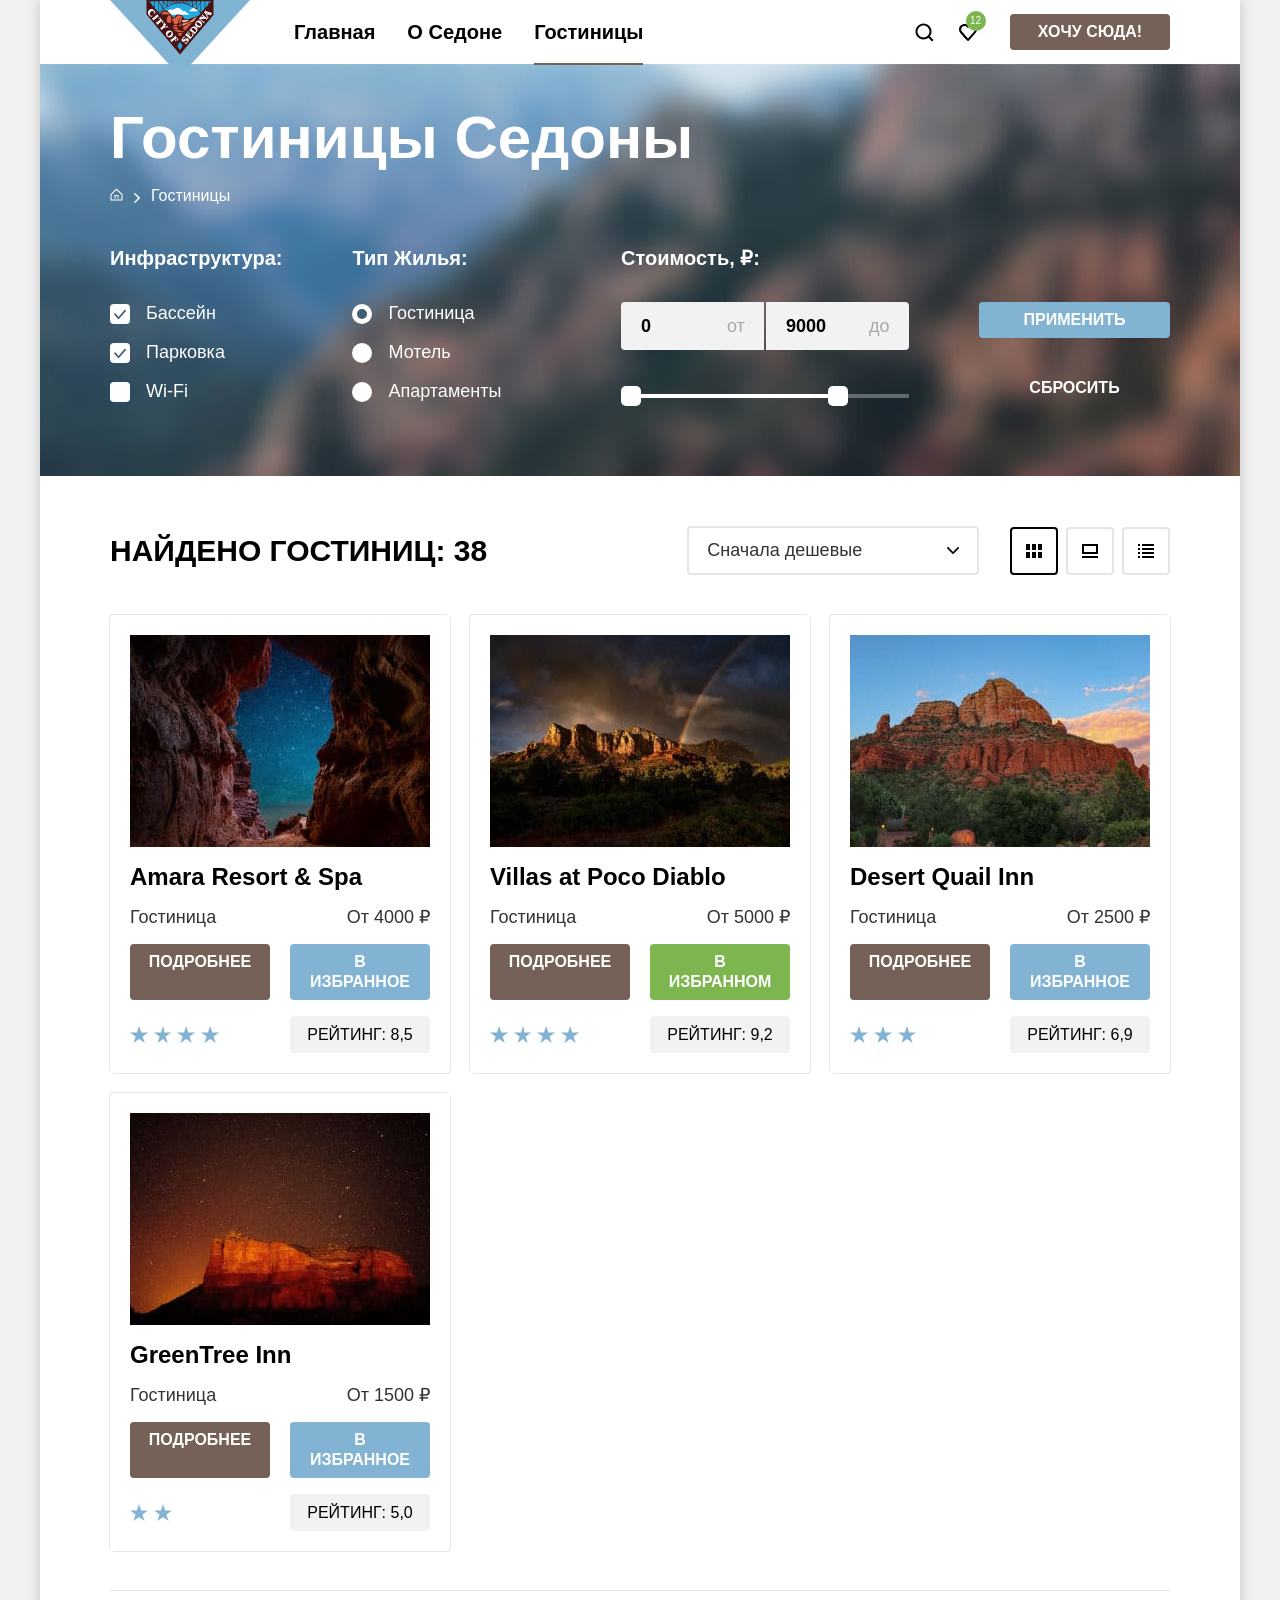
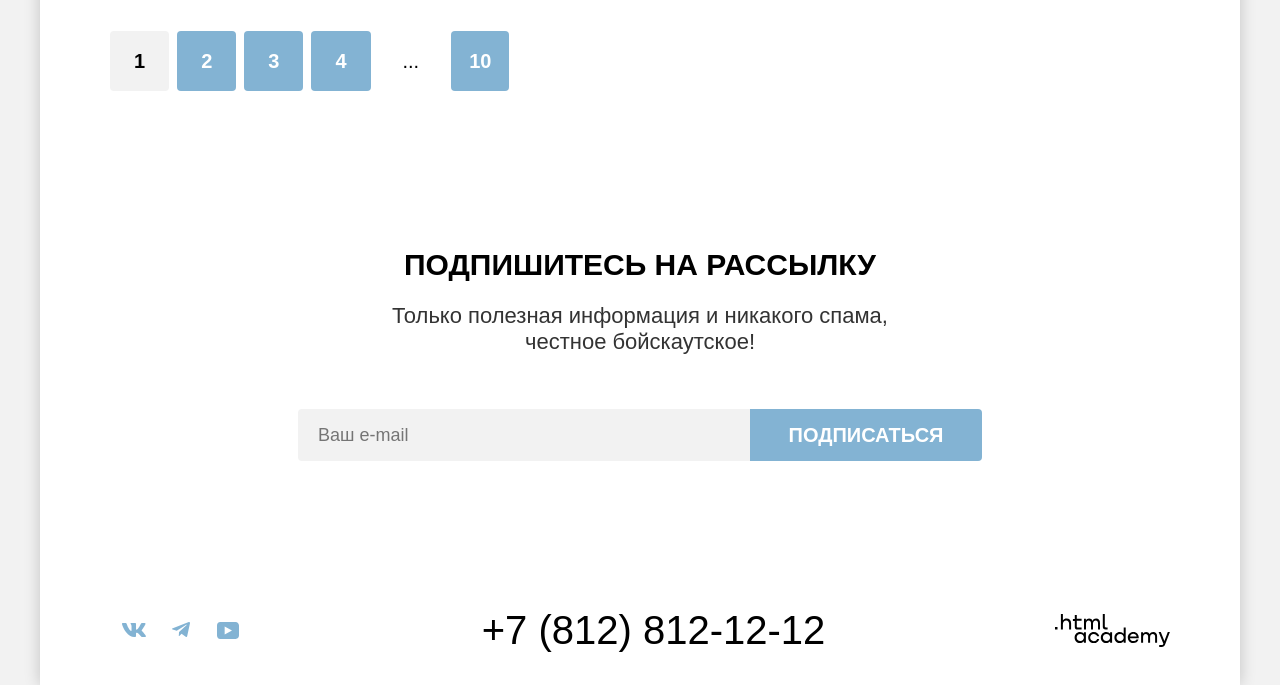
==== catalog.html @ 9346f553 "Merge pull request #1 from foraw/master" ====
<!DOCTYPE html>
<html lang="ru">

  <head>
    <meta charset="utf-8">
    <title>Гостиницы Седоны</title>
    <link rel="stylesheet" href="styles/styles.css">
  </head>

  <body>
    <div class="container">
      <header class="header" data-test="header">
        <nav class="nav">
          <a class="logo" href="index.html" aria-current="page">
            <img src="images/logo.svg" width="140" height="70" alt="Логотип сайта города Седона">
          </a>
          <ul class="list nav-list">
            <li class="nav-item">
              <a class="nav-link" href="index.html">Главная</a>
            </li>
            <li class="nav-item">
              <a class="nav-link" href="#">О Седоне</a>
            </li>
            <li class="nav-item">
              <a class="nav-link nav-link-current" aria-current="page">Гостиницы</a>
            </li>
          </ul>
          <ul class="list nav-list user-menu-list">
            <li class="user-menu-item">
              <a class="nav-link user-menu-link user-menu-search" href="#">
                <span class="visually-hidden">Поиск по сайту</span>
              </a>
            </li>
            <li class="user-menu-item">
              <a class="nav-link user-menu-link user-menu-favorites" href="#">
                <span class="visually-hidden">Гостиниц в избранном</span>
                <span class="favorites-number">12</span>
              </a>
            </li>
            <li class="user-menu-item">
              <a class="button user-menu-button" href="#">Хочу сюда!
              </a>
            </li>
          </ul>
        </nav>
      </header>
      <main class="main" data-test="main">
        <div class="catalog-top">
          <h1 class="catalog-top-title">Гостиницы Седоны</h1>
          <ul class="list breadcrumbs-list">
            <li class="breadcrumbs-item" tabindex="0">
              <a class="breadcrumbs-link breadcrumbs-link-index" href="index.html">
                <span class="visually-hidden">Главная</span>
              </a>
            <li class="breadcrumbs-item">
              <a class="breadcrumbs-link breadcrumbs-link-catalog" aria-current="page">Гостиницы</a>
            </li>
          </ul>
          <section class="filter" data-test="filter">
            <h2 class="visually-hidden">Выбор гостиницы по параметрам</h2>
            <form class="filter-form" action="https://echo.htmlacademy.ru/" method="get">
              <fieldset class="filter-group">
                <legend class="filter-title">Инфраструктура:</legend>
                <ul class="list filter-list">
                  <li class="filter-item">
                    <label class="filter-subject" for="pool">
                      <input class="visually-hidden input-box" type="checkbox" id="pool" name="pool" checked>
                      <span class="input-check input-check-box" tabindex="0"></span>
                      <span class="check-box-title">Бассейн</span>
                    </label>
                  </li>
                  <li class="filter-item">
                    <label class="filter-subject" for="parking">
                      <input class="visually-hidden input-box" type="checkbox" id="parking" name="parking" checked>
                      <span class="input-check input-check-box" tabindex="0"></span>
                      <span class="check-box-title">Парковка</span>
                    </label>
                  </li>
                  <li class="filter-item">
                    <label class="filter-subject" for="wi-fi">
                      <input class="visually-hidden input-box" type="checkbox" id="wi-fi" name="wi-fi">
                      <span class="input-check input-check-box" tabindex="0"></span>
                      <span class="check-box-title">Wi-Fi</span>
                    </label>
                  </li>
                </ul>
              </fieldset>
              <fieldset class="filter-group">
                <legend class="filter-title">Тип Жилья:</legend>
                <ul class="list filter-list">
                  <li class="filter-item">
                    <label class="filter-subject" for="hotel">
                      <input class="visually-hidden input-radio" type="radio" id="hotel" name="accommodation-type"
                        value="hotel" checked>
                      <span class="input-check input-check-radio" tabindex="0"></span>
                      <span class="check-box-title">Гостиница</span>
                    </label>
                  </li>
                  <li class="filter-item">
                    <label class="filter-subject" for="motel">
                      <input class="visually-hidden input-radio" type="radio" id="motel" name="accommodation-type"
                        value="motel">
                      <span class="input-check input-check-radio" tabindex="0"></span>
                      <span class="check-box-title">Мотель</span>
                    </label>
                  </li>
                  <li class="filter-item">
                    <label class="filter-subject" for="apartments">
                      <input class="visually-hidden input-radio" type="radio" id="apartments" name="accommodation-type"
                        value="apartments">
                      <span class="input-check input-check-radio" tabindex="0"></span>
                      <span class="check-box-title">Апартаменты</span>
                    </label>
                  </li>
                </ul>
              </fieldset>
              <fieldset class="filter-group filter-group-price">
                <legend class="filter-title">Стоимость, ₽:</legend>
                <div class="filter-inputs-wrapper">
                  <div class="control-price-wrap">
                    <label class="filter-control-price" for="price-min">
                      <input class="input filter-input" type="text" id="price-min" name="price-min" placeholder="0"
                        value="0">
                      <span class="input-text">от</span>
                    </label>
                  </div>
                  <div class="control-price-wrap">
                    <label class="filter-control-price" for="price-max">
                      <input class="input filter-input filter-input-right" type="text" id="price-max" name="price-max"
                        placeholder="0" value="9000">
                      <span class="input-text input-text-right">до</span>
                    </label>
                  </div>
                </div>
                <div class="range-scale">
                  <div class="range-bar" style="left: 10px; width: 207px;">
                    <button class="button-slider button-slider-min" type="button">
                      <span class="visually-hidden">Регулирует минимальную стоимость</span>
                    </button>
                    <button class="button-slider button-slider-max" type="button">
                      <span class="visually-hidden">Регулирует максимальную стоимость</span>
                    </button>
                  </div>
                </div>
              </fieldset>
              <div class="filter-form-buttons">
                <button class="button filter-form-button" type="submit">Применить</button>
                <button class="button filter-form-button button-reset" type="reset">Сбросить</button>
              </div>
            </form>
          </section>
        </div>
        <section class="catalog" data-test="catalog">
          <div class="sorting-wrapper">
            <h2 class="title"> Найдено гостиниц: 38</h2>
            <div class="select-wrap">
              <select class="select-sorting" aria-label="Сортировка">
                <option value="cheap" selected>Сначала дешевые</option>
                <option value="expensive">Сначала дорогие</option>
                <option value="popular">Сначала популярные</option>
                <option value="rating">По рейтингу</option>
              </select>
            </div>
            <ul class="list view-mode-list">
              <li class="view-mode-item">
                <a class="view-mode-link view-mode-tile view-mode-selected" href="catalog.html?view=list">
                  <span class="visually-hidden">Показать списком</span>
                </a>
              </li>
              <li class="view-mode-item">
                <a class="view-mode-link view-mode-card" href="catalog.html?view=card">
                  <span class="visually-hidden">Показать по одной карточке</span>
                </a>
              </li>
              <li class="view-mode-item">
                <a class="view-mode-link view-mode-list" href="catalog.html?view=tile">
                  <span class="visually-hidden">Показать группу карточек</span>
                </a>
              </li>
            </ul>
          </div>
          <ul class="list catalog-list">
            <li class="catalog-item">
              <a class="catalog-img-link" tabindex="-1" href="#">
                <img class="catalog-image" src="images/hotels/hotel-1.jpg" width="300" height="212"
                  alt="Узкий скальный проход с видом на звёздное небо">
              </a>
              <a class="catalog-title-link" href="#">
                <h3 class="subtitle catalog-title" lang="en">Amara Resort & Spa</h3>
              </a>
              <p class="subtitle-text">Гостиница</p>
              <p class="subtitle-text subtitle-text-price">От 4000 ₽</p>
              <a class="button button-info" href="#">Подробнее</a>
              <button class="button button-favorite">В Избранное</button>
              <p class="stars stars-four">
                <span class="visually-hidden">4 звезды</span>
              </p>
              <p class="button button-rating">Рейтинг: 8,5</p>
            </li>
            <li class="catalog-item">
              <a class="catalog-img-link" tabindex="-1" href="#">
                <img class="catalog-image" src="images/hotels/hotel-2.jpg" width="300" height="212"
                  alt="Горы на фоне вечернего неба с радугой">
              </a>
              <a class="catalog-title-link" href="#">
                <h3 class="subtitle catalog-title" lang="es">Villas at Poco Diablo</h3>
              </a>
              <p class="subtitle-text">Гостиница</p>
              <p class="subtitle-text subtitle-text-price">От 5000 ₽</p>
              <a class="button button-info" href="#">Подробнее</a>
              <button class="button button-favorite button-favorite-active">В Избранном</button>
              <p class="stars stars-four">
                <span class="visually-hidden">4 звезды</span>
              </p>
              <p class="button button-rating">Рейтинг: 9,2</p>
            </li>
            <li class="catalog-item">
              <a class="catalog-img-link" tabindex="-1" href="#">
                <img class="catalog-image" src="images/hotels/hotel-3.jpg" width="300" height="212"
                  alt="Гора на фоне голубого неба">
              </a>
              <a class="catalog-title-link" href="#">
                <h3 class="subtitle catalog-title" lang="en">Desert Quail Inn</h3>
              </a>
              <p class="subtitle-text">Гостиница</p>
              <p class="subtitle-text subtitle-text-price">От 2500 ₽</p>
              <a class="button button-info" href="#">Подробнее</a>
              <button class="button button-favorite">В Избранное</button>
              <p class="stars stars-three">
                <span class="visually-hidden">3 звезды</span>
              </p>
              <p class="button button-rating">Рейтинг: 6,9</p>
            </li>
            <li class="catalog-item">
              <a class="catalog-img-link" tabindex="-1" href="#">
                <img class="catalog-image" src="images/hotels/hotel-4.jpg" width="300" height="212"
                  alt="Звёздное небо над красными скалами">
              </a>
              <a class="catalog-title-link" href="#">
                <h3 class="subtitle catalog-title" lang="en">GreenTree Inn</h3>
              </a>
              <p class="subtitle-text">Гостиница</p>
              <p class="subtitle-text subtitle-text-price">От 1500 ₽</p>
              <a class="button button-info" href="#">Подробнее</a>
              <button class="button button-favorite">В Избранное</button>
              <p class="stars stars-two">
                <span class="visually-hidden">2 звезды</span>
              </p>
              <p class="button button-rating">Рейтинг: 5,0</p>
            </li>
          </ul>
          <ul class="list pagination-list">
            <li class="pagination-item">
              <a class="button button-pagination button-pagination-current">1</a>
            </li>
            <li class="pagination-item">
              <a class="button button-pagination" href="#">2</a>
            </li>
            <li class="pagination-item">
              <a class="button button-pagination" href="#">3</a>
            </li>
            <li class="pagination-item">
              <a class="button button-pagination" href="#">4</a>
            </li>
            <li class="pagination-item">
              <span class="button button-pagination pagination-dots">...</span>
            </li>
            <li class="pagination-item">
              <a class="button button-pagination button-pagination-two-digits" href="#">10</a>
            </li>
          </ul>
        </section>
        <section class="subscribe" data-test="subscribe">
          <div class="title-wrapper subscribe-wrapper">
            <h2 class="title">Подпишитесь на рассылку</h2>
            <p class="title-text">Только полезная информация и&nbsp;никакого спама, честное&nbsp;бойскаутское!</p>
          </div>
          <form class="subscribe-form" action="https://echo.htmlacademy.ru/" method="post">
            <label class="visually-hidden" for="subscribe-email">Введите ваш email</label>
            <input class="input" type="email" id="subscribe-email" name="subscribe-email" placeholder="Ваш e-mail"
              required>
            <button class="button button-subscribe" type="submit">Подписаться</button>
          </form>
        </section>
      </main>
      <footer class="footer" data-test="footer">
        <section class="socials">
          <h2 class="visually-hidden">Мы в социальных сетях</h2>
          <ul class="list socials-list">
            <li class="socials-item">
              <a class="socials-link socials-link-vk" href="https://vk.com/htmlacademy">
                <span class="visually-hidden">ВКонтакте</span>
              </a>
            </li>
            <li class="socials-item">
              <a class="socials-link socials-link-telegram" href="https://t.me/htmlacademy">
                <span class="visually-hidden">Телеграм</span>
              </a>
            </li>
            <li class="socials-item">
              <a class="socials-link socials-link-youtube" href="https://www.youtube.com/user/htmlacademyru">
                <span class="visually-hidden" lang="en">YouTube</span>
              </a>
            </li>
          </ul>
        </section>
        <address class="contacts"><a class="contacts-phone" href="tel:+78128121212">+7 (812) 812-12-12</a></address>
        <a class="developer-link" href="https://htmlacademy.ru/intensive/htmlcss">
          <span class="visually-hidden">Логотип разработчика сайта HTML Academy</span>
        </a>
      </footer>
    </div>
  </body>

</html>
---- styles/styles.css ----
@font-face {
   font-family: "PT Sans";
   font-weight: 400;
   font-style: normal;
   font-display: swap;
   src: url("../fonts/ptsans-400.woff2") format("woff2");
 }

 @font-face {
   font-family: "PT Sans";
   font-weight: 700;
   font-style: normal;
   font-display: swap;
   src: url("../fonts/ptsans-700.woff2") format("woff2");
 }

 body {
  font-family: "PT Sans", sans-serif;
  font-size: 22px;
  line-height: 26px;
  color: #333333;
  background-color: #f2f2f2;
  margin: 0;
}

*,
*::before,
*::after {
  box-sizing: border-box;
}

img {
  max-width: 100%;
  height: auto;
  object-fit: contain;
}

.visually-hidden {
  position: fixed;
  transform: scale(0);
}

.container {
  background-color: #ffffff;
  box-shadow: 0 0 15px rgba(0, 0, 0, 0.2);
  display: flex;
  flex-direction: column;
  width: 1200px;
  min-height: 100vh;
  margin-inline: auto;
  text-align: center;
}

.button {
  color: #ffffff;
  background-color: #83b3d3;
  display: inline-block;
  font-family: inherit;
  font-size: 16px;
  line-height: 20px;
  font-weight: 700;
  text-transform: uppercase;
  text-decoration: none;
  text-align: center;
  padding: 8px 16px;
  border: none;
  border-radius: 4px;
  cursor: pointer;
}

.button:hover,
.button:focus {
  background-color: #68a2ca;
}

.button:active {
  color: rgba(255, 255, 255, 0.3);
}

.button:disabled {
  color: #ffffff;
  background-color: #e5e5e5;
}

.header {
  color: #000000;
  padding: 0 70px;
}

.nav {
  display: flex;
  gap: 28px;
}

.logo {
  margin-bottom: -6px;
  position: relative;
}

.nav img {
  display: block;
}

.list {
  list-style-type: none;
  margin: 0;
  padding: 0;
}

.nav-list {
  width: 480px;
  display: flex;
  flex-wrap: wrap;
  align-items: center;
}

.user-menu-list {
  margin-left: auto;
  width: 350px;
  justify-content: end;
}

.nav-link {
  font-size: 20px;
  line-height: 24px;
  font-weight: 700;
  text-transform: capitalize;
  color: inherit;
  text-decoration: none;
  padding: 20px 16px;
  display: block;
  position: relative;
}

.nav-link-current::after {
  content: "";
  position: absolute;
  right: 16px;
  left: 16px;
  bottom: -1px;
  height: 2px;
  background-color: #756257;
}

.user-menu-list .nav-link {
  padding: 22px 12px;
}

.user-menu-link::before {
  content: "";
  display: block;
  background: #000000;
  width: 20px;
  height: 20px;
  -webkit-mask: no-repeat center;
  mask: no-repeat center;
}

.user-menu-search::before {
  -webkit-mask-image: url("../images/icons/search.svg");
  mask-image: url("../images/icons/search.svg");
}

.user-menu-favorites::before {
  -webkit-mask-image: url("../images/icons/favorite.svg");
  mask-image: url("../images/icons/favorite.svg");
  position: relative;
}

.favorites-number {
  display: block;
  color: #ffffff;
  background-color: #7db54f;
  font-size: 10px;
  line-height: 10px;
  font-weight: 400;
  border-radius: 50%;
  padding: 5px;
  padding-left: 4px;
  position: absolute;
  top: 11px;
  right: 4px;
}

.user-menu-button {
  background-color: #756157;
  min-width: 160px;
  margin-left: 20px;
}

.user-menu-button:hover,
.user-menu-button:focus {
  background-color: #615048;
}

.user-menu-button:active {
  color: rgba(255, 255, 255, 0.3);
  background-color: #756157;
}

.user-menu-button:disabled {
  color: #ffffff;
  background-color: #e5e5e5;
}

.main {
  flex-grow: 1;
  display: flex;
  flex-direction: column;
  gap: 20px;
}

.welcome {
  background-image: url("../images/divider.svg"), url("../images/pictures/background-rocks-1.jpg");
  background-repeat: no-repeat;
  background-color: #bdd6e5;
  background-position: bottom;
  padding: 51px 70px 82px;
}

.welcome-img {
  display: block;
  margin-inline: auto;
}

.title {
  color: #000000;
  font-size: 30px;
  line-height: 36px;
  font-weight: 700;
  text-transform: uppercase;
  margin: 0;
}

.title-text {
  margin: 0;
}

.subtitle {
  color: #000000;
  font-size: 24px;
  line-height: 28px;
  font-weight: 700;
  text-transform: uppercase;
  margin: 0;
  position: relative;
}

.advantages-item-wrap .subtitle::after{
  content: "";
  position: absolute;
  right: 85px;
  left: 85px;
  top: 85px;
  height: 2px;
  background-color: rgba(0, 0, 0, 0.3);
}

.subtitle-special {
  color: #ffffff;
}

.advantages-item-wrap .subtitle-special::after {
  background-color: rgba(255, 255, 255, 0.3);
}

.subtitle-text {
  font-size: 18px;
  line-height: 21px;
  margin: 0;
}

.advantages {
  display: flex;
  flex-direction: column;
  flex-wrap: wrap;
  gap: 25px;
}

.title-wrapper {
  display: flex;
  flex-direction: column;
  padding: 49px 190px 65px;
  gap: 20px;
}

.advantages-wrapper {
  gap: 25px;
}

.advantages-list {
  display: flex;
  flex-wrap: wrap;
}

.advantages-item {
  background-color: rgba(131, 179, 211, 0.12);
  display: flex;
  flex-direction: row;
  flex-grow: 1;
  width: 400px;
  min-height: 385px;
}

.advantages-item:nth-child(odd) {
  background-color: rgba(131, 179, 211, 0.2);
}

.advantages-item-special {
  background-color: #83b3d3;
  color: #ffffff;
  display: flex;
  flex-direction: row;
  flex-grow: 1;
}

.advantages-item-wrap {
  display: flex;
  flex-direction: column;
  flex-grow: 1;
  gap: 62px;
  margin: auto 0;
  padding: 85px;
}

.advices {
  display: flex;
  flex-direction: column;
  gap: 20px;
}

.advices-wrapper {
  padding-block: 44px;
}

.advices-list {
  display: flex;
  flex-wrap: wrap;
}

.advices-item {
  display: flex;
  flex-direction: column;
  justify-content: end;
  flex-grow: 1;
  align-items: center;
  gap: 30px;
  width: 400px;
  min-height: 385px;
  margin: auto 0;
  padding: 81px 85px 81px;
  position: relative;
}

.advices-item:nth-child(odd) {
  background-color: rgba(131, 179, 211, 0.12);
}

.advices-item::after {
  content: "";
  display: block;
  width: 75px;
  height: 72px;
  position: absolute;
  top: 80px;
  background: no-repeat center / contain;
}

.advices-item-house::after {
  background-image: url("../images/house.svg");
}

.advices-item-food::after {
  background-image: url("../images/food.svg");
}

.advices-item-gift::after {
  background-image: url("../images/gift.svg");
  top: 78px;
  height: 76px;
}

.search {
  display: flex;
  flex-direction: column;
  align-items: center;
  padding: 27px 70px 76px;
}

.search-wrapper {
  padding-bottom: 54px;
}

.button-search {
  background-color: #756157;
  font-size: 20px;
  line-height: 36px;
  min-width: 376px;
}

.button-search:hover,
.button-search:focus {
  background-color: #615048;
}

.button-search:active {
  color: rgba(255, 255, 255, 0.3);
  background-color: #756157;
}

.button-search:disabled {
  color: #ffffff;
  background-color: #e5e5e5;
}

.subscribe {
  display: flex;
  flex-direction: column;
  padding: 47px 70px 104px;
}

.subscribe-wrapper {
  padding-bottom: 54px;
}

.subscribe-form {
  display: flex;
  margin-inline: auto;
  min-width: 684px;
}

.title-subscribe {
  color: #ffffff;
}

.subscribe-special {
  background-image: url("../images/pictures/background-rocks-3.jpg");
  background-size: cover;
  background-repeat: no-repeat;
  background-color: #bdd6e5;
  color: #ffffff;
}

.input {
  background-color: #f2f2f2;
  font-family: inherit;
  font-size: 18px;
  line-height: 24px;
  text-indent: 20px;
  padding: 0;
  border: none;
  border-radius: 4px 0 0 4px;
  flex-grow: 1;
}

.button-subscribe {
  font-size: 20px;
  line-height: 36px;
  min-width: 232px;
  border-radius: 0 4px 4px 0;
}

.footer {
  display: flex;
  justify-content: space-between;
  align-items: center;
  padding: 45px 70px 35px;
}

.socials {
  width: 142px;
  height: 40px;
}

.socials-list {
  display: flex;
}

.socials-link {
  display: flex;
  justify-content: center;
  align-items: center;
  width: 47px;
  height: 40px;
}

.socials-link::before {
  content: "";
  display: block;
  background: #83b3d3;
  -webkit-mask: no-repeat center;
  mask: no-repeat center;
}

.socials-link-vk::before {
  width: 24px;
  height: 14px;
  -webkit-mask-image: url("../images/socials/vk.svg");
  mask-image: url("../images/socials/vk.svg");
}

.socials-link-telegram::before {
  width: 18px;
  height: 16px;
  -webkit-mask-image: url("../images/socials/telegram.svg");
  mask-image: url("../images/socials/telegram.svg");
}

.socials-link-youtube::before {
  width: 22px;
  height: 17px;
  -webkit-mask-image: url("../images/socials/youtube.svg");
  mask-image: url("../images/socials/youtube.svg");
}

.socials-link:hover::before,
.socials-link:focus::before {
  background: #68a2ca;
}

.socials-link:active::before {
  background: rgba(104, 162, 202, 0.3);
}

.contacts-phone {
  color: #000000;
  font-style: normal;
  font-size: 40px;
  line-height: 40px;
  text-transform: uppercase;
  text-decoration: none;
  white-space: nowrap;
  display: inline-block;
}

.contacts-phone:hover,
.contacts-phone:focus {
  color: #756157;
}

.contacts-phone:active {
  color: rgba(117, 97, 87, 0.3);
}

.developer-link {
  display: flex;
  justify-content: center;
  align-items: center;
  width: 115px;
  height: 33px;
}

.developer-link::before {
  content: "";
  display: block;
  width: 115px;
  height: 33px;
  background: #000000;
  -webkit-mask: url("../images/developer-logo.svg") no-repeat center;
  mask: url("../images/developer-logo.svg") no-repeat center;
}

.developer-link:hover::before,
.developer-link:focus::before {
  background: #756157;
}

.developer-link:active::before {
  background: rgba(117, 97, 87, 0.3);
}

body:has(.modal-window[open]:modal) {
  overflow: hidden;
}

html:has(.modal-window[open]:modal) {
  scrollbar-width: none;
  scrollbar-color: transparent transparent;

  &::-webkit-scrollbar {
    width: 0;
    background: transparent;
  }
}

.modal-window {
  margin: 0;
  padding: 0;
  border: 0;
}

.modal-window[open]:modal {
  width: 100%;
  height: 100%;
  background: transparent;
}

.modal-window::backdrop {
  background: rgba(242, 242, 242, 0.8);
}

.modal-container {
  position: fixed;
  inset: 0;
  display: flex;
  width: 100%;
  height: 100%;
}

.modal {
  position: relative;
  margin: auto;
  padding: 64px 70px;
  border-radius: 30px;
  box-shadow: 0 25px 50px 0 rgba(0, 0, 0, 0.15);
  background-color: #ffffff;
}

.modal-search {
  min-width: 717px;
}

.modal-close-button {
  position: absolute;
  padding: 0;
  top: 64px;
  right: 52px;
  width: 52px;
  height: 52px;
  border: none;
  border-radius: 50%;
  background-color: #f2f2f2;
  cursor: pointer;
}

.modal-close-button::after {
  position: absolute;
  content: "";
  display: block;
  top: 19px;
  left: 19px;
  width: 14px;
  height: 14px;
  background: #000000;
  -webkit-mask: url("../images/icons/close.svg") no-repeat center;
  mask: url("../images/icons/close.svg") no-repeat center;
}

.modal-close-button:hover {
  background-color: #e6e6e6;
}

.modal-close-button:focus {
  background-color: #e6e6e6;
  outline: 3px solid #82b3d3;
}

.modal-close-button:active::after {
  opacity: 0.3;
}

.modal-form {
  display: flex;
  flex-direction: column;
}

.form-check-date {
  display: flex;
  justify-content: space-between;
  align-items: center;
  margin: 0;
  margin-bottom: 4px;
  position: relative;
}

.input-check-date {
  font-weight: 700;
  width: 440px;
  border-radius: 4px;
  padding: 12px 20px;
  text-indent: 0;
  flex-grow: 0;
}

.input-check-date:hover {
  background-color: #e6e6e6;
}

.input-check-date:focus {
  background-color: #e6e6e6;
  border-radius: 5px;
  outline: 3px solid #82b3d3;
}

.icon-calendar {
  position: absolute;
  content: "";
  display: block;
  width: 20px;
  height: 20px;
  top: 14px;
  right: 20px;
  cursor: pointer;
  background: url("../images/icons/calendar.svg") no-repeat center;
}

.modal-title {
  font-size: 30px;
  line-height: 36px;
  text-align: left;
  max-width: 500px;
  margin: 0;
  margin-bottom: 64px;
  color: #000000;
  text-transform: uppercase;
}

.form-info {
  font-size: 16px;
  line-height: 21px;
  text-align: left;
  margin-left: 157px;
  margin-bottom: 23px;
}

.form-info-warning {
  color: #ff5757;
}

.check-in-all-persons-wrapper {
  display: flex;
  justify-content: space-between;
  flex-wrap: wrap;
  margin-bottom: 48px;
}

.check-in-persons-wrapper {
  display: flex;
  flex-wrap: wrap;
  align-items: center;
  justify-content: space-between;
  min-width: 242px;
  gap: 46px;
}

.modal-label-title {
  font-size: 20px;
  line-height: 24px;
  font-weight: 700;
  text-transform: capitalize;
  color: inherit;
  cursor: pointer;
}

.tooltip-icon {
  position: absolute;
  width: 0;
  height: 0;
}

.tooltip-icon::after {
  position: absolute;
  content: "";
  display: block;
  width: 26px;
  height: 26px;
  top: -12px;
  left: 59px;
  cursor: pointer;
  background: url("../images/icons/info.svg") no-repeat center;
}

.check-in-children-wrapper {
  position: relative;
}

.tooltip-text {
  font-size: 16px;
  line-height: 20px;
  font-weight: 400;
  text-align: left;
  color: #ffffff;
  border-radius: 10px;
  box-shadow: 0 15px 30px 0 rgba(0, 0, 0, 0.3);
  background: #333333;
  width: 256px;
  padding: 21px;
  position: absolute;
  content: "";
  top: 52px;
  left: -56px;
  display: none;
}

.tooltip-text::before {
  position: absolute;
  content: "";
  display: block;
  width: 0;
  height: 0;
  top: -17px;
  left: 119px;
  border: 9px solid transparent;
  border-bottom: 9px solid #333333;
}

.tooltip-icon:hover + .tooltip-text,
.tooltip-icon:focus + .tooltip-text,
.tooltip-icon:active + .tooltip-text {
  display: block;
}

.buttons-wrap {
  display: flex;
  width: 110px;
  align-items: center;
  background-color: #f2f2f2;
  border-radius: 4px;
}

.button-plus-minus {
  display: flex;
  justify-content: center;
  align-items: center;
  width: 20px;
  height: 20px;
  margin: 14px 10px;
  padding: 0;
  background-color: #f2f2f2;
  cursor: pointer;
}

.button-plus-minus::after {
  content: "";
  display: block;
  width: 20px;
  height: 20px;
  background-color:  rgba(117, 97, 87, 0.3);
  -webkit-mask: no-repeat center;
  mask: no-repeat center;
}

.button-plus::after {
  -webkit-mask-image: url("../images/icons/plus.svg");
  mask-image: url("../images/icons/plus.svg");
}

.button-minus::after {
  -webkit-mask-image: url("../images/icons/minus.svg");
  mask-image: url("../images/icons/minus.svg");
}

.button-plus-minus:hover,
.button-plus-minus:focus,
.button-plus-minus:active {
  background-color: #f2f2f2;
}

.button-plus-minus:focus {
  outline: 3px solid #82b3d3;
  border-radius: 4px;
}

.button-plus-minus:hover::after {
  background-color: #000000;
}

.button-plus-minus:focus::after {
  background: #000000;
}

.persons {
  line-height: 20px;
  font-weight: 700;
  text-indent: 0;
  text-align: center;
  width: 31px;
  padding: 14px 4px;
  cursor: pointer;
}

.button-request {
  font-size: 20px;
  line-height: 24px;
  padding-block: 18px;
  border-radius: 10px;
}

.catalog-top {
  background-image: url("../images/pictures/background-rocks-2.jpg");
  background-repeat: no-repeat;
  background-size: cover;
  background-color: #bdd6e5;
  color: #ffffff;
  text-align: left;
  display: flex;
  flex-direction: column;
  padding: 35px 70px 70px;
}

.catalog-top-title {
  font-size: 60px;
  font-weight: 700;
  line-height: 78px;
  margin: 0;
  margin-bottom: 8px;
}

.breadcrumbs-list {
  display: flex;
  align-items: center;
  gap: 28px;
  font-size: 16px;
  line-height: 21px;
  margin: 0;
  margin-bottom: 40px;
}

.breadcrumbs-link {
  color: inherit;
  text-decoration: none;
}

.breadcrumbs-link-index {
  content: "";
  display: block;
  width: 13px;
  height: 15px;
  background-color: #ffffff;
  -webkit-mask: url("../images/icons/house-small.svg") no-repeat center;
  mask: url("../images/icons/house-small.svg") no-repeat center;
}

.breadcrumbs-link-index:hover {
  background-color: rgba(255, 255, 255, 0.6);
}

.breadcrumbs-link-index:active {
  background-color: rgba(255, 255, 255, 0.3);
}

.breadcrumbs-link-catalog {
  position: relative;
}

.breadcrumbs-link-catalog::before {
  content: "";
  display: block;
  width: 7px;
  height: 10px;
  position: absolute;
  top: 6px;
  left: -17px;
  background: url("../images/icons/arrow-right.svg") no-repeat center;
}

.filter-form {
  display: flex;
  gap: 70px;
  flex-wrap: wrap;
}

.filter-group {
  display: flex;
  gap: 18px;
  flex-direction: column;
  min-width: 150px;
  margin: 0;
  margin-bottom: 3px;
  padding: 0;
  border: none;
}

.filter-list {
  display: grid;
  gap: 16px;
}

.filter-title {
  font-size: 20px;
  line-height: 24px;
  font-weight: 700;
  margin-bottom: 32px;
  padding: 0;
}

.filter-item {
  font-size: 18px;
  line-height: 23px;
}

.filter-subject {
  position: relative;
  display: block;
  padding-left: 36px;
  cursor: pointer;
}

.input-check {
  position: absolute;
  top: 2px;
  left: 0;
  width: 20px;
  height: 20px;
  border-radius: 4px;
  background-color: #ffffff;
}

.input-check-radio {
  border-radius: 50%;
}

.input-box[type="checkbox"]:checked + .input-check-box::after {
  position: absolute;
  content: "";
  display: block;
  width: 20px;
  height: 19px;
  top: 50%;
  left: 50%;
  transform: translate(-50%,-50%);
  background: no-repeat;
  background-image: url("../images/icons/tick.svg");
}

.input-radio[type="radio"]:checked + .input-check-radio::after {
  position: absolute;
  content: "";
  display: block;
  width: 10px;
  height: 10px;
  border-radius: 50%;
  top: 50%;
  left: 50%;
  transform: translate(-50%,-50%);
  background-color: #3f5e72;
}

.filter-subject:hover .input-check {
  background-color: rgba(255, 255, 255, 0.6);
}

.filter-subject:hover .check-box-title {
  color: rgba(255, 255, 255, 0.6);
}

.input-check:focus {
  outline: 3px solid #83b3d3;
}

.filter-subject:active .input-check {
  background-color: rgba(255, 255, 255, 0.3);
}

.filter-subject:active .check-box-title {
  color: rgba(255, 255, 255, 0.3);
}

.filter-group-price {
  display: grid;
  grid-template-columns: 1fr 1fr;
  column-gap: 2px;
  align-content: space-between;
  margin: 0;
  margin-left: auto;
}

.filter-inputs-wrapper {
  display: flex;
  gap: 2px;
  grid-column: 1 / -1;
}

.control-price-wrap {
  position: relative;
  display: flex;
}

.filter-input {
  font-weight: 700;
  width: 143px;
  padding-block: 12px;
}

.filter-input-right {
  border-radius: 0 4px 4px 0;
}

.input-box {
  font-family: inherit;
  font-size: inherit;
}

.input-text {
  position: absolute;
  content: "";
  display: block;
  width: 20px;
  height: 24px;
  top: 12px;
  right: 17px;
  font-size: 18px;
  line-height: 24px;
  color: #000000;
  opacity: 0.3;
}

.input-text-right {
  right: 20px;
}

.range-scale {
  grid-column: 1 / -1;
  position: relative;
  height: 4px;
  margin-bottom: 8px;
  background-color: rgba(255, 255, 255, 0.3);
}

.range-bar {
  position: absolute;
  height: 4px;
  background-color: #ffffff;
}

.button-slider {
  position: absolute;
  width: 20px;
  height: 20px;
  background: #ffffff;
  border-radius: 5px;
  border-style: none;
  cursor: pointer;
}

.button-slider:focus {
  outline: 3px solid #83b3d3;
  box-shadow: 0 4px 10px 0 rgba(0, 0, 0, 0.25);
}

.button-slider:active {
  outline: 2px solid #83b3d3;
  box-shadow: 0 7px 15px 0 rgba(0, 0, 0, 0.4);
}

.button-slider-min {
  top: -8px;
  left: -10px;
}

.button-slider-max {
  top: -8px;
  left: 197px;
}

.filter-form-buttons {
  display: flex;
  flex-direction: column;
  justify-content: end;
}

.filter-form-button {
  min-width: 191px;
}

.button-reset {
  background-color: transparent;
  margin-top: 32px;
}

.button-reset:hover {
  background-color: inherit;
  color: rgba(255, 255, 255, 0.6);
}

.button-reset:focus {
  background-color: inherit;
  outline: 3px solid #83b3d3;
}

.button-reset:active {
  background-color: inherit;
  color: rgba(255, 255, 255, 0.3);
}

.button-reset:disabled {
  background-color: inherit;
  opacity: 0.1;
}

.sorting-wrapper {
  display: flex;
  align-items: center;
  padding: 30px 70px 20px;
}

.select-wrap {
  position: relative;
  display: flex;
  align-items: center;
  width: 292px;
  margin-left: 200px;
  margin-right: auto;
}

.select-sorting {
  font-family: inherit;
  font-size: 18px;
  line-height: 21px;
  color: #333333;
  width: 100%;
  padding: 14px 20px;
  padding-right: 99px;
  outline: 2px solid #e5e5e5;
  outline-offset: -2px;
  border: none;
  border-radius: 4px;
  background-color: #ffffff;
  background-image: url("../images/icons/arrow-down.svg");
  background-repeat: no-repeat;
  background-position: right 20px center;
  appearance: none;
}

.select-sorting:hover,
.select-sorting:focus {
  outline-color: #68a2ca;
}

.select-sorting:disabled {
  outline-color: rgba(0, 0, 0, 0.3);
}

.view-mode-list {
  display: flex;
  gap: 8px;
}

.view-mode-link {
  color: inherit;
  text-decoration: none;
}

.view-mode-link {
  display: flex;
  justify-content: center;
  align-items: center;
  width: 48px;
  height: 48px;
  border: 2px solid #e5e5e5;
  border-radius: 4px;
}

.view-mode-selected {
  border-color: #000000;
}

.view-mode-link:hover {
  border-color: #000000;
}

.view-mode-link:focus {
  border-color: #68a2ca;
}

.view-mode-link:active {
  border-color: #000000;
}

.view-mode-link::before {
  content: "";
  display: block;
  background-color: #000000;
  background: no-repeat center;
}

.view-mode-tile::before {
  width: 16px;
  height: 14px;
  background-image: url("../images/icons/mode-tile.svg");
}

.view-mode-card::before {
  width: 16px;
  height: 14px;
  background-image: url("../images/icons/mode-card.svg");
}

.view-mode-list::before {
  width: 16px;
  height: 14px;
  background-image: url("../images/icons/mode-list.svg");
}

.catalog {
  display: flex;
  flex-direction: column;
  gap: 20px;
  text-align: left;
}

.catalog-list {
  display: grid;
  grid-template-columns: repeat(3, 1fr);
  gap: 20px;
  padding: 0 70px 20px;
  position: relative;
}

.catalog-list::after {
  content: "";
  position: absolute;
  right: 70px;
  left: 70px;
  bottom: -20px;
  height: 1px;
  background-color: #e6e6e6;
}

.catalog-item {
  display: grid;
  grid-template-columns: 1fr 1fr;
  row-gap: 16px;
  column-gap: 20px;
  padding: 20px;
  box-shadow: 1px 1px #e6e6e6, -1px -1px #e6e6e6;
  border-radius: 4px;
}

.catalog-img-link {
  text-decoration: none;
  grid-column: 1 / -1;
  justify-self: center;
}

.catalog-image {
  display: block;
  object-fit: contain;
}

.catalog-title-link {
  text-decoration: none;
  grid-column: 1 / -1;
}

.catalog-title {
  text-transform: none;
}

.subtitle-text-price {
  justify-self: end;
}

.button-info {
  background-color: #756157;
}

.button-info:hover,
.button-info:focus {
  background-color: #615048;
}

.button-info:active {
  color: rgba(255, 255, 255, 0.3);
  background-color: #756157;
}

.button-search:disabled {
  color: #ffffff;
  background-color: #e5e5e5;
}

.button-favorite-active {
  background-color: #7db54f;
}

.button-favorite-active:hover,
.button-favorite-active:focus {
  background-color: #6c9e42;
}

.button-favorite-active:active {
  color: rgba(255, 255, 255, 0.3);
  background-color: #7db54f;
}

.button-favorite-active:disabled {
  color: #ffffff;
  background-color: #e5e5e5;
}

.button-rating {
  color: #000000;
  background-color: #f2f2f2;
  font-weight: 400;
  padding: 9px 16px 8px;
  cursor: default;
}

.button-rating:hover,
.button-rating:focus,
.button-rating:active,
.button-rating:disabled{
  background-color: #f2f2f2;
  color: #000000;
}

.catalog-item p {
  margin: 0;
}

.stars {
  position: relative;
}

.stars::after {
  content: "";
  display: block;
  width: 18px;
  height: 17px;
  transform: translateY(10px);
  background-image: url("../images/icons/star.svg");
  background-repeat: space;
  background-position: left;
}

.stars-two::after {
  width: 42px;
}

.stars-three::after {
  width: 66px;
}

.stars-four::after {
  width: 89px;
}

.stars-five::after {
  width: 104px;
}

.pagination-list {
  display: flex;
  padding: 40px 70px;
  gap: 8px;
}

.button-pagination {
  font-size: 20px;
  line-height: 36px;
  padding: 12px 24px;
}

.button-pagination-current {
  background-color: #f2f2f2;
  color: #000000;
  cursor: default;
}

.button-pagination-current:hover,
.button-pagination-current:focus,
.button-pagination-current:active,
.button-pagination-current:disabled {
  background-color: #f2f2f2;
  color: #000000;
}

.pagination-dots {
  font-weight: 400;
  background-color: transparent;
  color: #000000;
  cursor: default;
}

.pagination-dots:hover,
.pagination-dots:focus,
.pagination-dots:active,
.pagination-dots:disabled {
  background-color: transparent;
  color: #000000;
}

.button-pagination-two-digits {
  padding: 12px 18px;
}
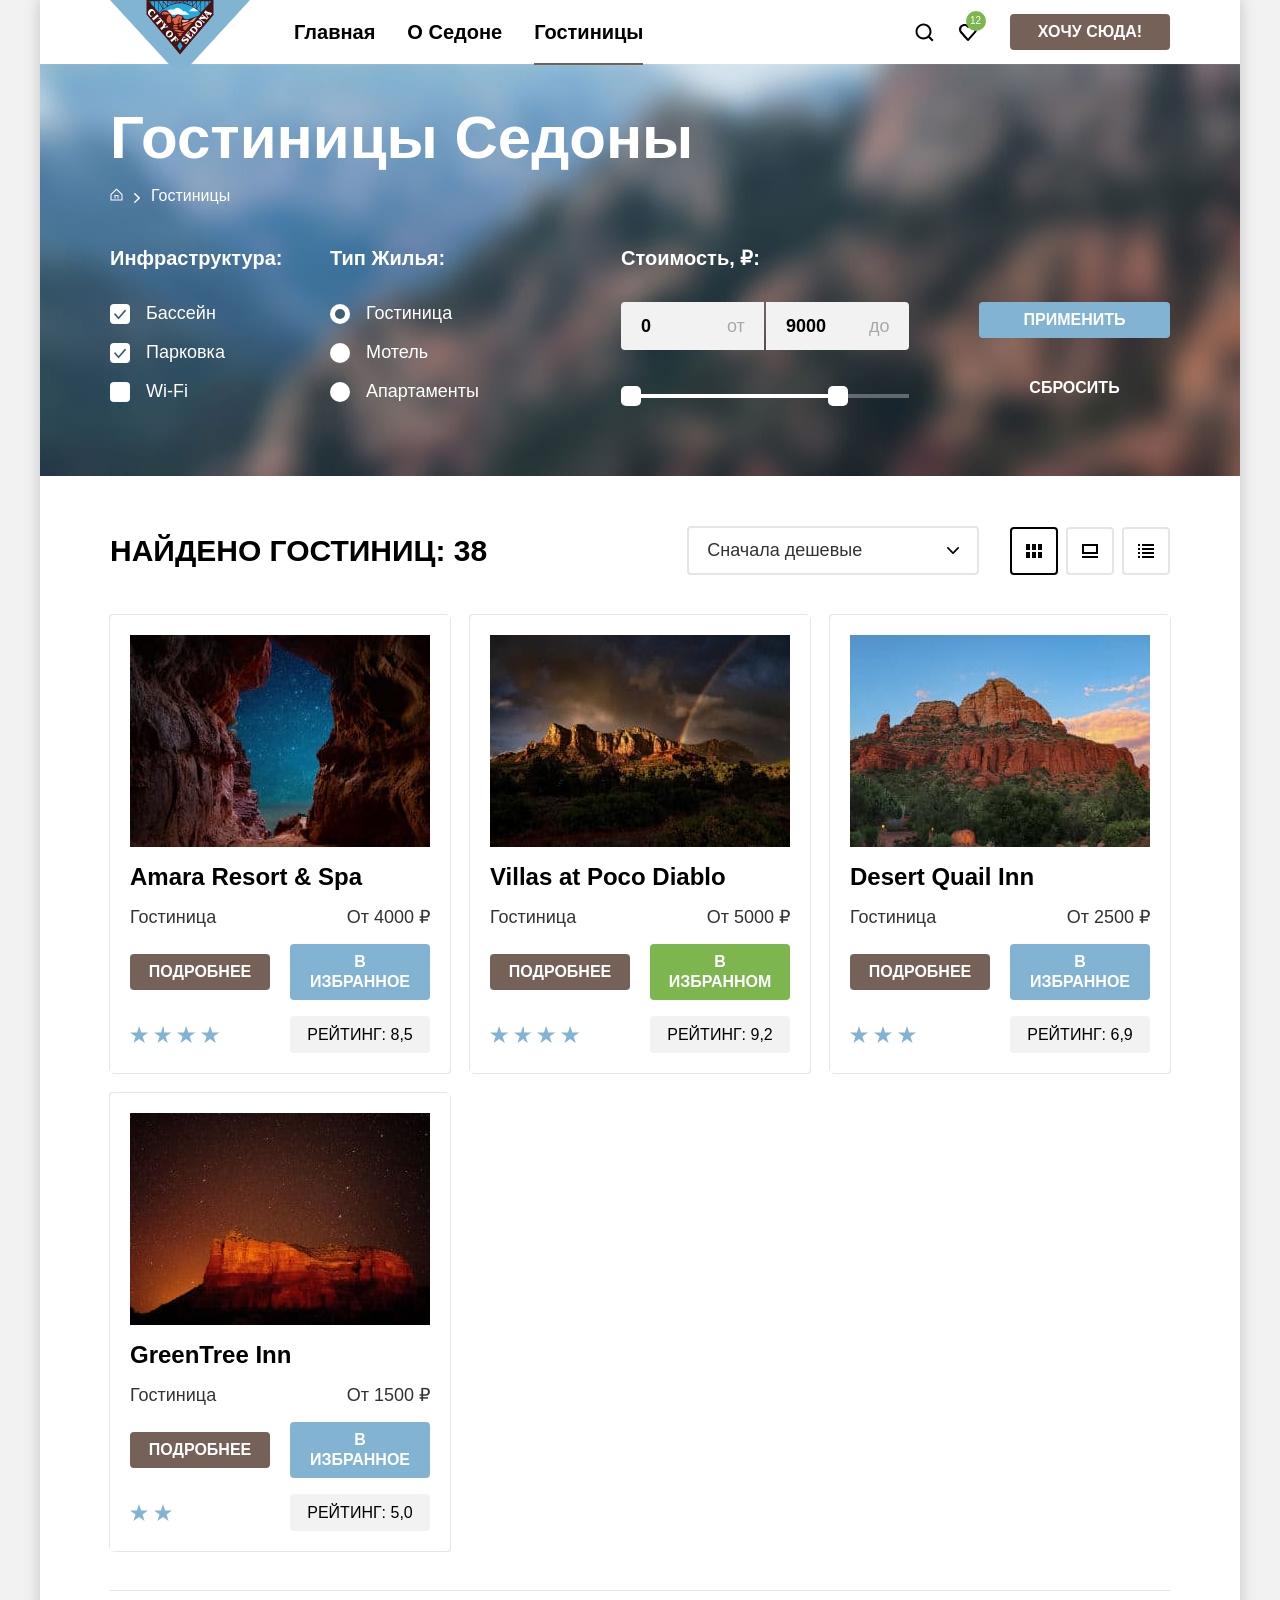
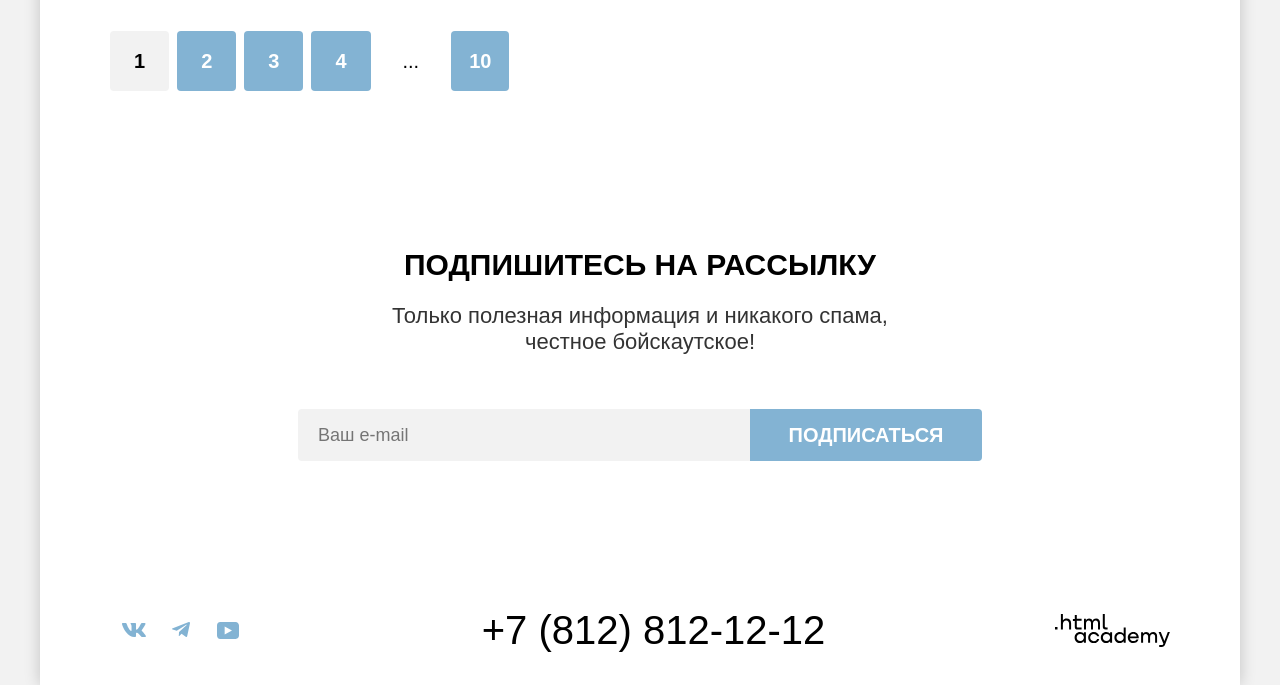
==== commit cbb29232: "Merge pull request #2 from foraw/master" ====
--- a/catalog.html
+++ b/catalog.html
@@ -5,6 +5,7 @@
     <meta charset="utf-8">
     <title>Гостиницы Седоны</title>
     <link rel="stylesheet" href="styles/styles.css">
+    <link rel="icon" href="/favicon.ico" type="image/x-icon">
   </head>
 
   <body>
@@ -152,7 +153,9 @@
         </div>
         <section class="catalog" data-test="catalog">
           <div class="sorting-wrapper">
-            <h2 class="title"> Найдено гостиниц: 38</h2>
+            <h2 class="title"> Найдено гостиниц:
+              <span class="sorted-items-numbers">38</span>
+            </h2>
             <div class="select-wrap">
               <select class="select-sorting" aria-label="Сортировка">
                 <option value="cheap" selected>Сначала дешевые</option>
@@ -191,7 +194,7 @@
               <p class="subtitle-text">Гостиница</p>
               <p class="subtitle-text subtitle-text-price">От 4000 ₽</p>
               <a class="button button-info" href="#">Подробнее</a>
-              <button class="button button-favorite">В Избранное</button>
+              <button class="button button-favorite" type="button">В Избранное</button>
               <p class="stars stars-four">
                 <span class="visually-hidden">4 звезды</span>
               </p>
@@ -208,7 +211,7 @@
               <p class="subtitle-text">Гостиница</p>
               <p class="subtitle-text subtitle-text-price">От 5000 ₽</p>
               <a class="button button-info" href="#">Подробнее</a>
-              <button class="button button-favorite button-favorite-active">В Избранном</button>
+              <button class="button button-favorite button-favorite-active" type="button">В Избранном</button>
               <p class="stars stars-four">
                 <span class="visually-hidden">4 звезды</span>
               </p>
@@ -225,7 +228,7 @@
               <p class="subtitle-text">Гостиница</p>
               <p class="subtitle-text subtitle-text-price">От 2500 ₽</p>
               <a class="button button-info" href="#">Подробнее</a>
-              <button class="button button-favorite">В Избранное</button>
+              <button class="button button-favorite" type="button">В Избранное</button>
               <p class="stars stars-three">
                 <span class="visually-hidden">3 звезды</span>
               </p>
@@ -242,7 +245,7 @@
               <p class="subtitle-text">Гостиница</p>
               <p class="subtitle-text subtitle-text-price">От 1500 ₽</p>
               <a class="button button-info" href="#">Подробнее</a>
-              <button class="button button-favorite">В Избранное</button>
+              <button class="button button-favorite" type="button">В Избранное</button>
               <p class="stars stars-two">
                 <span class="visually-hidden">2 звезды</span>
               </p>
--- a/styles/styles.css
+++ b/styles/styles.css
@@ -1,17 +1,17 @@
  @font-face {
-   font-family: "PT Sans";
-   font-weight: 400;
-   font-style: normal;
-   font-display: swap;
-   src: url("../fonts/ptsans-400.woff2") format("woff2");
+  font-family: "PT Sans";
+  font-weight: 400;
+  font-style: normal;
+  font-display: swap;
+  src: url("../fonts/ptsans-400.woff2") format("woff2");
  }
 
  @font-face {
-   font-family: "PT Sans";
-   font-weight: 700;
-   font-style: normal;
-   font-display: swap;
-   src: url("../fonts/ptsans-700.woff2") format("woff2");
+  font-family: "PT Sans";
+  font-weight: 700;
+  font-style: normal;
+  font-display: swap;
+  src: url("../fonts/ptsans-700.woff2") format("woff2");
  }
 
  body {
@@ -55,6 +55,7 @@
   color: #ffffff;
   background-color: #83b3d3;
   display: inline-block;
+  align-self: center;
   font-family: inherit;
   font-size: 16px;
   line-height: 20px;
@@ -80,6 +81,7 @@
 .button:disabled {
   color: #ffffff;
   background-color: #e5e5e5;
+  cursor: not-allowed;
 }
 
 .header {
@@ -95,6 +97,15 @@
 .logo {
   margin-bottom: -6px;
   position: relative;
+}
+
+.logo:hover,
+.logo:focus {
+  filter: saturate(1.5);
+}
+
+.logo:active {
+  opacity: 0.8;
 }
 
 .nav img {
@@ -132,6 +143,15 @@
   position: relative;
 }
 
+.nav-link:not(.nav-link-current):hover,
+.nav-link:not(.nav-link-current):focus {
+  color: #756157;
+}
+
+.nav-link:not(.nav-link-current):active {
+  color: rgba(117, 97, 87, 0.3);
+}
+
 .nav-link-current::after {
   content: "";
   position: absolute;
@@ -161,10 +181,28 @@
   mask-image: url("../images/icons/search.svg");
 }
 
+.user-menu-search:hover::before,
+.user-menu-search:focus::before {
+  background: #756157;
+}
+
+.user-menu-search:active::before {
+  background: rgba(117, 97, 87, 0.3);
+}
+
 .user-menu-favorites::before {
   -webkit-mask-image: url("../images/icons/favorite.svg");
   mask-image: url("../images/icons/favorite.svg");
   position: relative;
+}
+
+.user-menu-favorites:hover::before,
+.user-menu-favorites:focus::before {
+  background: #756157;
+}
+
+.user-menu-favorites:active::before {
+  background: rgba(117, 97, 87, 0.3);
 }
 
 .favorites-number {
@@ -178,6 +216,8 @@
   padding: 5px;
   padding-left: 4px;
   position: absolute;
+  width: 20px;
+  height: 20px;
   top: 11px;
   right: 4px;
 }
@@ -185,6 +225,7 @@
 .user-menu-button {
   background-color: #756157;
   min-width: 160px;
+  max-width: 55%;
   margin-left: 20px;
 }
 
@@ -243,31 +284,31 @@
   font-weight: 700;
   text-transform: uppercase;
   margin: 0;
-  position: relative;
-}
-
-.advantages-item-wrap .subtitle::after{
-  content: "";
-  position: absolute;
-  right: 85px;
-  left: 85px;
-  top: 85px;
-  height: 2px;
-  background-color: rgba(0, 0, 0, 0.3);
 }
 
 .subtitle-special {
   color: #ffffff;
-}
-
-.advantages-item-wrap .subtitle-special::after {
-  background-color: rgba(255, 255, 255, 0.3);
 }
 
 .subtitle-text {
   font-size: 18px;
   line-height: 21px;
   margin: 0;
+  position: relative;
+}
+
+.advantages-item-wrap .subtitle-text::before {
+  content: "";
+  display: block;
+  margin-inline: auto;
+  margin-block-end: 30px;
+  width: 60px;
+  height: 2px;
+  background-color: rgba(0, 0, 0, 0.3);
+}
+
+.advantages-item-wrap-special .subtitle-text::before {
+  background-color: rgba(255, 255, 255, 0.3);
 }
 
 .advantages {
@@ -318,7 +359,7 @@
   display: flex;
   flex-direction: column;
   flex-grow: 1;
-  gap: 62px;
+  gap: 30px;
   margin: auto 0;
   padding: 85px;
 }
@@ -341,43 +382,36 @@
 .advices-item {
   display: flex;
   flex-direction: column;
-  justify-content: end;
   flex-grow: 1;
   align-items: center;
   gap: 30px;
   width: 400px;
   min-height: 385px;
-  margin: auto 0;
   padding: 81px 85px 81px;
-  position: relative;
 }
 
 .advices-item:nth-child(odd) {
   background-color: rgba(131, 179, 211, 0.12);
 }
 
-.advices-item::after {
+.advices-item::before {
   content: "";
   display: block;
   width: 75px;
   height: 72px;
-  position: absolute;
-  top: 80px;
   background: no-repeat center / contain;
 }
 
-.advices-item-house::after {
+.advices-item-house::before {
   background-image: url("../images/house.svg");
 }
 
-.advices-item-food::after {
+.advices-item-food::before {
   background-image: url("../images/food.svg");
 }
 
-.advices-item-gift::after {
+.advices-item-gift::before {
   background-image: url("../images/gift.svg");
-  top: 78px;
-  height: 76px;
 }
 
 .search {
@@ -396,6 +430,7 @@
   font-size: 20px;
   line-height: 36px;
   min-width: 376px;
+  max-width: 45%;
 }
 
 .button-search:hover,
@@ -453,27 +488,51 @@
   flex-grow: 1;
 }
 
+.input:hover {
+  background-color: #e6e6e6;
+  transition: 0.2s;
+}
+
+.input:focus {
+  background-color: #e6e6e6;
+  outline: 3px solid #82b3d3;
+  transition: 0.1s;
+}
+
+.input:disabled {
+  cursor: not-allowed;
+  background-color: rgba(230, 230, 230, 0.3);
+}
+
 .button-subscribe {
   font-size: 20px;
   line-height: 36px;
   min-width: 232px;
+  max-width: 40%;
   border-radius: 0 4px 4px 0;
 }
 
+.button-subscribe:disabled {
+  cursor: not-allowed;
+}
+
 .footer {
   display: flex;
+  flex-wrap: wrap;
   justify-content: space-between;
   align-items: center;
   padding: 45px 70px 35px;
 }
 
 .socials {
+  display: flex;
+  flex-wrap: wrap;
   width: 142px;
-  height: 40px;
 }
 
 .socials-list {
   display: flex;
+  flex-wrap: wrap;
 }
 
 .socials-link {
@@ -520,6 +579,13 @@
 
 .socials-link:active::before {
   background: rgba(104, 162, 202, 0.3);
+}
+
+.contacts {
+  display: flex;
+  flex-wrap: wrap;
+  justify-content: center;
+  align-items: center;
 }
 
 .contacts-phone {
@@ -529,7 +595,6 @@
   line-height: 40px;
   text-transform: uppercase;
   text-decoration: none;
-  white-space: nowrap;
   display: inline-block;
 }
 
@@ -578,8 +643,8 @@
   scrollbar-color: transparent transparent;
 
   &::-webkit-scrollbar {
-    width: 0;
-    background: transparent;
+   width: 0;
+   background: transparent;
   }
 }
 
@@ -618,6 +683,7 @@
 
 .modal-search {
   min-width: 717px;
+  max-width: 1000px;
 }
 
 .modal-close-button {
@@ -648,6 +714,7 @@
 
 .modal-close-button:hover {
   background-color: #e6e6e6;
+  transition: 0.1s;
 }
 
 .modal-close-button:focus {
@@ -660,8 +727,9 @@
 }
 
 .modal-form {
-  display: flex;
-  flex-direction: column;
+  display: grid;
+  grid-template-columns: repeat(4, auto);
+  row-gap: 48px;
 }
 
 .form-check-date {
@@ -669,8 +737,21 @@
   justify-content: space-between;
   align-items: center;
   margin: 0;
-  margin-bottom: 4px;
   position: relative;
+  grid-column: 1 / -1;
+}
+
+.form-info {
+  position: absolute;
+  top: 52px;
+  left: 157px;
+  font-size: 16px;
+  line-height: 21px;
+  text-align: left;
+}
+
+.form-info-warning {
+  color: #ff5757;
 }
 
 .input-check-date {
@@ -684,12 +765,14 @@
 
 .input-check-date:hover {
   background-color: #e6e6e6;
+  transition: 0.4s;
 }
 
 .input-check-date:focus {
   background-color: #e6e6e6;
   border-radius: 5px;
   outline: 3px solid #82b3d3;
+  transition: 0.1s;
 }
 
 .icon-calendar {
@@ -701,37 +784,42 @@
   top: 14px;
   right: 20px;
   cursor: pointer;
+  opacity: 0.3;
   background: url("../images/icons/calendar.svg") no-repeat center;
+}
+
+.icon-calendar:hover {
+  opacity: 1;
+  transition: opacity 0.4s;
+}
+
+.icon-calendar:focus {
+  opacity: 1;
+  outline: 3px solid #82b3d3;
+  border-radius: 4px;
+  transition: 0.1s;
+}
+
+.icon-calendar:active {
+  opacity: 0.6;
+  transition: 0.1s;
 }
 
 .modal-title {
   font-size: 30px;
   line-height: 36px;
   text-align: left;
-  max-width: 500px;
+  max-width: 560px;
   margin: 0;
   margin-bottom: 64px;
   color: #000000;
   text-transform: uppercase;
 }
 
-.form-info {
-  font-size: 16px;
-  line-height: 21px;
-  text-align: left;
-  margin-left: 157px;
-  margin-bottom: 23px;
-}
-
-.form-info-warning {
-  color: #ff5757;
-}
-
 .check-in-all-persons-wrapper {
   display: flex;
   justify-content: space-between;
-  flex-wrap: wrap;
-  margin-bottom: 48px;
+  grid-column: 1 / -1;
 }
 
 .check-in-persons-wrapper {
@@ -789,7 +877,9 @@
   content: "";
   top: 52px;
   left: -56px;
-  display: none;
+  opacity: 0;
+  visibility: hidden;
+  transition: opacity 0.5s, visibility 0.5s;
 }
 
 .tooltip-text::before {
@@ -807,7 +897,8 @@
 .tooltip-icon:hover + .tooltip-text,
 .tooltip-icon:focus + .tooltip-text,
 .tooltip-icon:active + .tooltip-text {
-  display: block;
+  opacity: 1;
+  visibility: visible;
 }
 
 .buttons-wrap {
@@ -854,6 +945,7 @@
 .button-plus-minus:focus,
 .button-plus-minus:active {
   background-color: #f2f2f2;
+  transition: 0.2s;
 }
 
 .button-plus-minus:focus {
@@ -863,13 +955,20 @@
 
 .button-plus-minus:hover::after {
   background-color: #000000;
+  transition: 0.2s;
 }
 
 .button-plus-minus:focus::after {
   background: #000000;
-}
-
-.persons {
+  transition: 0.2s;
+}
+
+.button-plus-minus:active::after {
+  background-color:  rgba(117, 97, 87, 0.3);
+  transition: 0.2s;
+}
+
+.input-persons {
   line-height: 20px;
   font-weight: 700;
   text-indent: 0;
@@ -877,6 +976,8 @@
   width: 31px;
   padding: 14px 4px;
   cursor: pointer;
+  border-radius: 4px;
+  transition: 0.2s;
 }
 
 .button-request {
@@ -884,6 +985,7 @@
   line-height: 24px;
   padding-block: 18px;
   border-radius: 10px;
+  grid-column: 1 / -1;
 }
 
 .catalog-top {
@@ -973,6 +1075,7 @@
 
 .filter-list {
   display: grid;
+  grid-auto-columns: min-content;
   gap: 16px;
 }
 
@@ -980,6 +1083,7 @@
   font-size: 20px;
   line-height: 24px;
   font-weight: 700;
+  max-width: 148px;
   margin-bottom: 32px;
   padding: 0;
 }
@@ -1038,22 +1142,49 @@
 
 .filter-subject:hover .input-check {
   background-color: rgba(255, 255, 255, 0.6);
+  transition: 0.2s;
 }
 
 .filter-subject:hover .check-box-title {
   color: rgba(255, 255, 255, 0.6);
+  transition: 0.2s;
 }
 
 .input-check:focus {
   outline: 3px solid #83b3d3;
+  transition: 0.1s;
 }
 
 .filter-subject:active .input-check {
   background-color: rgba(255, 255, 255, 0.3);
+  transition: 0.2s;
 }
 
 .filter-subject:active .check-box-title {
   color: rgba(255, 255, 255, 0.3);
+  transition: 0.2s;
+}
+
+.filter-group:disabled label {
+  cursor: not-allowed;
+}
+
+.filter-group:disabled .input-check {
+  outline: none;
+  background-color: rgba(255, 255, 255, 0.1);
+}
+
+.filter-group:disabled .check-box-title {
+  color: rgba(255, 255, 255, 0.1);
+}
+
+.filter-group:disabled .range-scale {
+  opacity: 0.3;
+}
+
+.filter-group:disabled .button-slider {
+  outline: none;
+  cursor: not-allowed;
 }
 
 .filter-group-price {
@@ -1080,6 +1211,11 @@
   font-weight: 700;
   width: 143px;
   padding-block: 12px;
+}
+
+.filter-input:focus {
+  background-color: #e6e6e6;
+  outline: 3px solid #82b3d3;
 }
 
 .filter-input-right {
@@ -1103,6 +1239,7 @@
   line-height: 24px;
   color: #000000;
   opacity: 0.3;
+  cursor: text;
 }
 
 .input-text-right {
@@ -1161,6 +1298,12 @@
 
 .filter-form-button {
   min-width: 191px;
+  max-width: 45%;
+}
+
+.filter-form-button:disabled {
+  background-color: #e6e6e6;
+  cursor: not-allowed;
 }
 
 .button-reset {
@@ -1170,7 +1313,7 @@
 
 .button-reset:hover {
   background-color: inherit;
-  color: rgba(255, 255, 255, 0.6);
+  opacity: 0.6;
 }
 
 .button-reset:focus {
@@ -1225,10 +1368,14 @@
 .select-sorting:hover,
 .select-sorting:focus {
   outline-color: #68a2ca;
+  transition: 0.2s;
 }
 
 .select-sorting:disabled {
-  outline-color: rgba(0, 0, 0, 0.3);
+  outline-color: #000000;
+  cursor: not-allowed;
+  color: #000000;
+  opacity: 0.3;
 }
 
 .view-mode-list {
